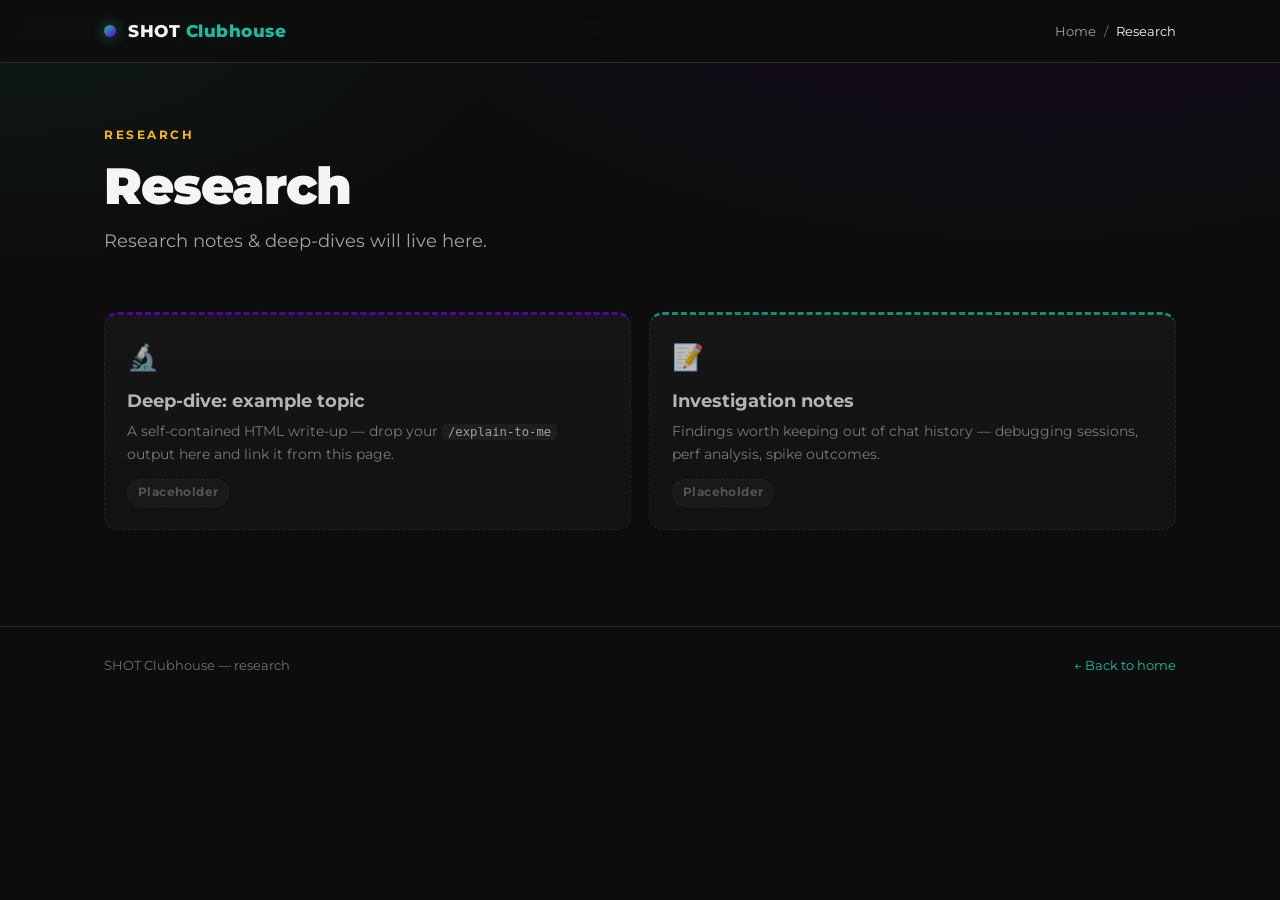
==== research/index.html @ 7ce39012 "feat: add research, ADRs and guides section placeholders" ====
<!DOCTYPE html>
<html lang="en">
<head>
<meta charset="UTF-8" />
<meta name="viewport" content="width=device-width, initial-scale=1.0" />
<title>Research — SHOT Clubhouse</title>
<link rel="stylesheet" href="../assets/style.css" />
</head>
<body>

<div class="topbar">
  <div class="wrap">
    <div class="brand"><span class="dot"></span><span class="name">SHOT <span>Clubhouse</span></span></div>
    <div class="crumbs"><a href="../index.html">Home</a><span class="sep">/</span><span class="here">Research</span></div>
  </div>
</div>

<div class="wrap">
  <section class="hero">
    <div class="eyebrow">Research</div>
    <h1>Research</h1>
    <p class="lede">Research notes &amp; deep-dives will live here.</p>
  </section>

  <section class="section">
    <div class="grid cols-2">
      <div class="card stub accent-purple">
        <span class="icon">🔬</span>
        <h3>Deep-dive: example topic</h3>
        <p>A self-contained HTML write-up — drop your <code>/explain-to-me</code> output here and link it from this page.</p>
        <div class="meta"><span class="pill soon">Placeholder</span></div>
      </div>
      <div class="card stub accent-teal">
        <span class="icon">📝</span>
        <h3>Investigation notes</h3>
        <p>Findings worth keeping out of chat history — debugging sessions, perf analysis, spike outcomes.</p>
        <div class="meta"><span class="pill soon">Placeholder</span></div>
      </div>
    </div>
  </section>
</div>

<footer>
  <div class="wrap"><span>SHOT Clubhouse — research</span><a href="../index.html">← Back to home</a></div>
</footer>

</body>
</html>
---- assets/style.css ----
/* SHOT Clubhouse — shared dark theme
   Palette: teal #1ABC9C · purple #6B00DB · gold #F7B613
   Surfaces: #0d0d0d / #141414 / #1A1A1A. Red #EF4444 = ERROR STATES ONLY. */

@import url('https://fonts.googleapis.com/css2?family=Montserrat:wght@400;500;600;700;800;900&display=swap');

:root {
  --teal: #1ABC9C;
  --purple: #6B00DB;
  --gold: #F7B613;
  --error: #EF4444;

  --bg: #0d0d0d;
  --surface: #141414;
  --surface-elevated: #1A1A1A;
  --surface-hover: #202020;
  --border: #2a2a2a;
  --border-soft: #222;

  --text: #f5f5f5;
  --text-muted: #a3a3a3;
  --text-dim: #6f6f6f;

  --radius: 14px;
  --radius-sm: 10px;
  --maxw: 1120px;
}

* { box-sizing: border-box; }

html { scroll-behavior: smooth; }

body {
  margin: 0;
  font-family: 'Montserrat', -apple-system, BlinkMacSystemFont, 'Segoe UI', sans-serif;
  background:
    radial-gradient(1200px 600px at 80% -10%, rgba(107,0,219,0.10), transparent 60%),
    radial-gradient(1000px 500px at 0% 0%, rgba(26,188,156,0.07), transparent 55%),
    var(--bg);
  color: var(--text);
  line-height: 1.55;
  min-height: 100vh;
  -webkit-font-smoothing: antialiased;
}

.wrap { max-width: var(--maxw); margin: 0 auto; padding: 0 24px; }

a { color: var(--teal); text-decoration: none; }
a:hover { text-decoration: underline; }

/* ---------- Top bar / breadcrumb ---------- */
.topbar {
  border-bottom: 1px solid var(--border);
  background: rgba(13,13,13,0.85);
  backdrop-filter: blur(10px);
  position: sticky; top: 0; z-index: 50;
}
.topbar .wrap {
  display: flex; align-items: center; justify-content: space-between;
  height: 62px;
}
.brand { display: flex; align-items: center; gap: 12px; font-weight: 800; letter-spacing: .5px; }
.brand .dot {
  width: 12px; height: 12px; border-radius: 50%;
  background: linear-gradient(135deg, var(--teal), var(--purple));
  box-shadow: 0 0 14px rgba(26,188,156,0.6);
}
.brand .name { font-size: 1.05rem; }
.brand .name span { color: var(--teal); }

.crumbs { font-size: .82rem; color: var(--text-dim); display: flex; gap: 8px; align-items: center; flex-wrap: wrap; }
.crumbs a { color: var(--text-muted); }
.crumbs .sep { color: var(--text-dim); }
.crumbs .here { color: var(--text); }

/* ---------- Hero ---------- */
.hero { padding: 64px 0 36px; }
.hero h1 {
  font-size: clamp(2rem, 5vw, 3.2rem);
  font-weight: 900; line-height: 1.05; margin: 0 0 14px;
  letter-spacing: -1px;
}
.hero h1 .accent { color: var(--teal); }
.hero p.lede { font-size: 1.12rem; color: var(--text-muted); max-width: 680px; margin: 0; }
.eyebrow {
  text-transform: uppercase; letter-spacing: 2.5px; font-size: .72rem; font-weight: 700;
  color: var(--gold); margin-bottom: 14px;
}

/* ---------- Section headings ---------- */
.section { padding: 22px 0 56px; }
.section-title { font-size: 1.4rem; font-weight: 800; margin: 36px 0 6px; }
.section-sub { color: var(--text-muted); margin: 0 0 22px; font-size: .95rem; }

/* ---------- Cards ---------- */
.grid { display: grid; gap: 18px; }
.grid.cols-2 { grid-template-columns: repeat(2, 1fr); }
.grid.cols-3 { grid-template-columns: repeat(3, 1fr); }
.grid.cols-4 { grid-template-columns: repeat(4, 1fr); }
@media (max-width: 880px) { .grid.cols-2, .grid.cols-3, .grid.cols-4 { grid-template-columns: 1fr; } }

.card {
  display: block;
  background: linear-gradient(180deg, var(--surface-elevated), var(--surface));
  border: 1px solid var(--border);
  border-radius: var(--radius);
  padding: 22px;
  transition: transform .16s ease, border-color .16s ease, box-shadow .16s ease;
}
a.card:hover {
  transform: translateY(-3px);
  border-color: rgba(26,188,156,0.45);
  box-shadow: 0 12px 30px rgba(0,0,0,0.45);
  text-decoration: none;
}
.card .icon { font-size: 1.6rem; margin-bottom: 10px; display: block; }
.card h3 { margin: 0 0 6px; font-size: 1.1rem; font-weight: 700; color: var(--text); }
.card p { margin: 0; color: var(--text-muted); font-size: .9rem; }
.card .meta { margin-top: 14px; font-size: .78rem; color: var(--text-dim); display: flex; gap: 8px; align-items: center; }

.card.accent-teal { border-top: 3px solid var(--teal); }
.card.accent-purple { border-top: 3px solid var(--purple); }
.card.accent-gold { border-top: 3px solid var(--gold); }

.card.stub { opacity: .72; border-style: dashed; }
.card.stub:hover { transform: none; }

/* ---------- Badges / pills ---------- */
.pill {
  display: inline-flex; align-items: center; gap: 6px;
  font-size: .72rem; font-weight: 700; letter-spacing: .4px;
  padding: 4px 10px; border-radius: 999px;
  background: rgba(255,255,255,0.05); border: 1px solid var(--border); color: var(--text-muted);
}
.pill.green { background: rgba(26,188,156,0.14); border-color: rgba(26,188,156,0.4); color: var(--teal); }
.pill.gold  { background: rgba(247,182,19,0.14); border-color: rgba(247,182,19,0.4); color: var(--gold); }
.pill.purple{ background: rgba(107,0,219,0.18); border-color: rgba(107,0,219,0.5); color: #b07cff; }
.pill.error { background: rgba(239,68,68,0.14); border-color: rgba(239,68,68,0.4); color: var(--error); }
.pill.soon  { background: rgba(255,255,255,0.04); border-style: dashed; color: var(--text-dim); }

/* ---------- Tables ---------- */
.table-wrap { overflow-x: auto; border: 1px solid var(--border); border-radius: var(--radius); }
table { width: 100%; border-collapse: collapse; font-size: .9rem; }
thead th {
  text-align: left; padding: 13px 16px; font-size: .72rem; text-transform: uppercase;
  letter-spacing: 1px; color: var(--text-dim); background: var(--surface);
  border-bottom: 1px solid var(--border); white-space: nowrap;
}
tbody td { padding: 13px 16px; border-bottom: 1px solid var(--border-soft); color: var(--text); }
tbody tr:last-child td { border-bottom: none; }
tbody tr:hover td { background: var(--surface-hover); }
td.num { font-variant-numeric: tabular-nums; font-weight: 700; }
td .areaicon { margin-right: 8px; }

/* ---------- Big headline result ---------- */
.headline {
  background: linear-gradient(135deg, rgba(26,188,156,0.12), rgba(107,0,219,0.10));
  border: 1px solid rgba(26,188,156,0.35);
  border-radius: var(--radius);
  padding: 28px 30px; margin: 26px 0 36px;
  display: flex; flex-wrap: wrap; align-items: center; gap: 26px; justify-content: space-between;
}
.headline .big {
  font-size: clamp(1.5rem, 4vw, 2.2rem); font-weight: 900; letter-spacing: -.5px;
  display: flex; align-items: center; gap: 12px;
}
.headline .big .tick { color: var(--teal); }
.statline { display: flex; gap: 28px; flex-wrap: wrap; }
.stat { text-align: center; }
.stat .v { font-size: 1.8rem; font-weight: 900; line-height: 1; }
.stat .v.teal { color: var(--teal); }
.stat .v.muted { color: var(--text-muted); }
.stat .l { font-size: .68rem; text-transform: uppercase; letter-spacing: 1px; color: var(--text-dim); margin-top: 6px; }

/* progress bar inside table cell */
.bar { height: 6px; border-radius: 999px; background: var(--border); overflow: hidden; min-width: 90px; }
.bar > span { display: block; height: 100%; background: linear-gradient(90deg, var(--teal), #2ee0bd); }

.meta-grid { display: flex; flex-wrap: wrap; gap: 10px 28px; margin: 8px 0 0; font-size: .85rem; color: var(--text-muted); }
.meta-grid b { color: var(--text); font-weight: 600; }

/* ---------- Defects / list blocks ---------- */
.fixlist { list-style: none; padding: 0; margin: 0; display: grid; gap: 10px; }
.fixlist li {
  background: var(--surface-elevated); border: 1px solid var(--border); border-left: 3px solid var(--teal);
  border-radius: var(--radius-sm); padding: 13px 16px; font-size: .9rem; color: var(--text-muted);
}
.fixlist li b { color: var(--text); }
.fixlist li .tag {
  display: inline-block; font-size: .66rem; font-weight: 700; letter-spacing: .5px;
  padding: 2px 7px; border-radius: 6px; margin-right: 8px; vertical-align: 1px;
  background: rgba(247,182,19,0.15); color: var(--gold); border: 1px solid rgba(247,182,19,0.3);
}

/* ---------- Footer ---------- */
footer {
  border-top: 1px solid var(--border); margin-top: 40px;
  padding: 28px 0; color: var(--text-dim); font-size: .82rem;
}
footer .wrap { display: flex; justify-content: space-between; flex-wrap: wrap; gap: 12px; }

code { font-family: ui-monospace, SFMono-Regular, Menlo, monospace; font-size: .85em;
  background: rgba(255,255,255,0.06); padding: 1px 6px; border-radius: 5px; color: #d8d8d8; }

.callout {
  background: var(--surface-elevated); border: 1px dashed var(--border);
  border-radius: var(--radius-sm); padding: 14px 16px; color: var(--text-muted); font-size: .87rem;
}
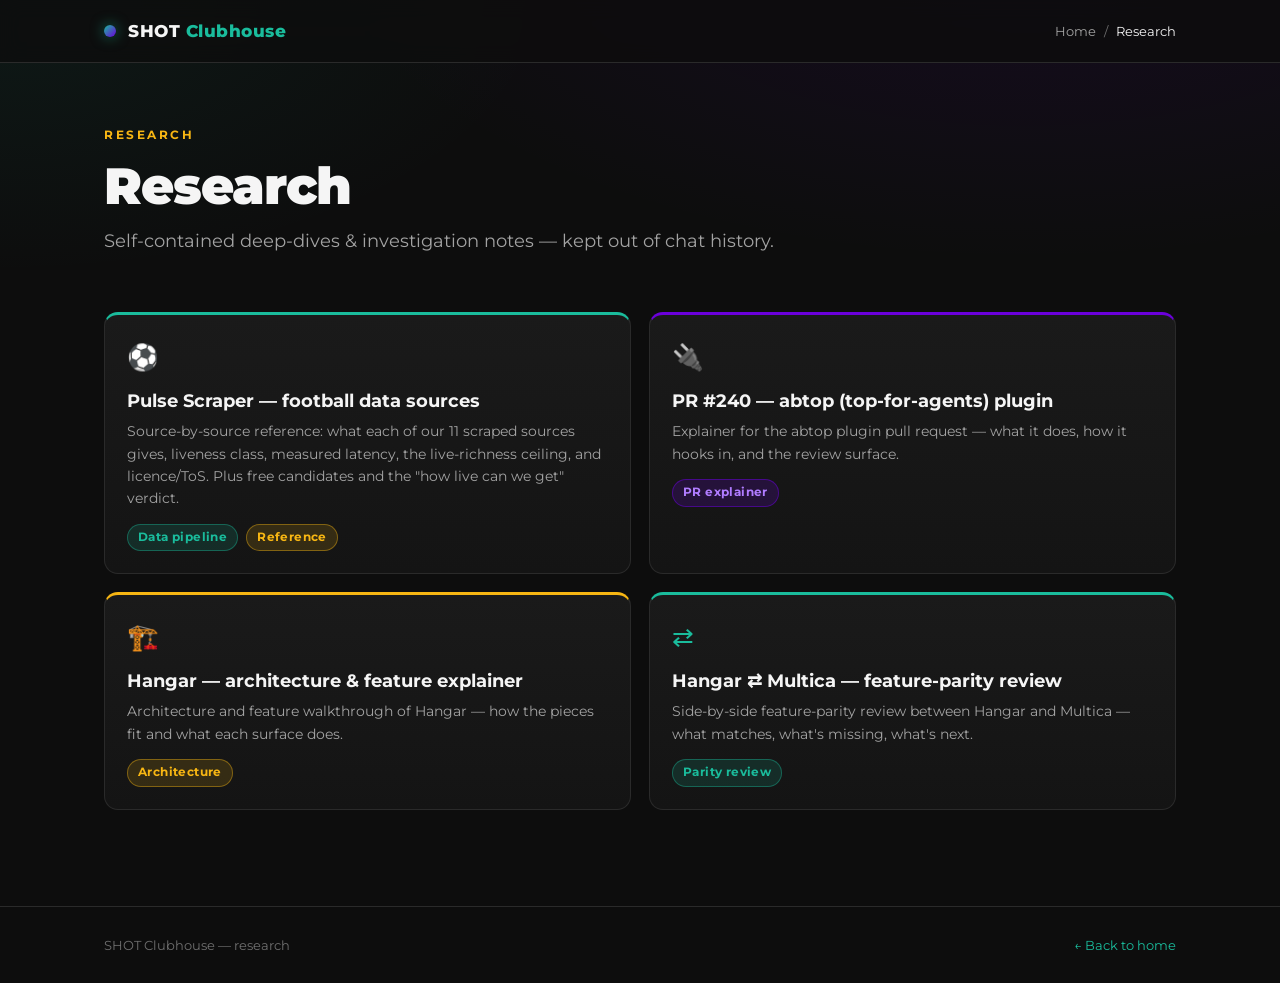
==== commit cd741830: "research: add pulse-scraper football data sources explainer Adds research/pulse-scraper-sources.html" ====
--- a/research/index.html
+++ b/research/index.html
@@ -19,23 +19,40 @@
   <section class="hero">
     <div class="eyebrow">Research</div>
     <h1>Research</h1>
-    <p class="lede">Research notes &amp; deep-dives will live here.</p>
+    <p class="lede">Self-contained deep-dives &amp; investigation notes — kept out of chat history.</p>
   </section>
 
   <section class="section">
     <div class="grid cols-2">
-      <div class="card stub accent-purple">
-        <span class="icon">🔬</span>
-        <h3>Deep-dive: example topic</h3>
-        <p>A self-contained HTML write-up — drop your <code>/explain-to-me</code> output here and link it from this page.</p>
-        <div class="meta"><span class="pill soon">Placeholder</span></div>
-      </div>
-      <div class="card stub accent-teal">
-        <span class="icon">📝</span>
-        <h3>Investigation notes</h3>
-        <p>Findings worth keeping out of chat history — debugging sessions, perf analysis, spike outcomes.</p>
-        <div class="meta"><span class="pill soon">Placeholder</span></div>
-      </div>
+
+      <a class="card accent-teal" href="pulse-scraper-sources.html">
+        <span class="icon">⚽</span>
+        <h3>Pulse Scraper — football data sources</h3>
+        <p>Source-by-source reference: what each of our 11 scraped sources gives, liveness class, measured latency, the live-richness ceiling, and licence/ToS. Plus free candidates and the "how live can we get" verdict.</p>
+        <div class="meta"><span class="pill green">Data pipeline</span><span class="pill gold">Reference</span></div>
+      </a>
+
+      <a class="card accent-purple" href="abtop-plugin-explainer.html">
+        <span class="icon">🔌</span>
+        <h3>PR #240 — abtop (top-for-agents) plugin</h3>
+        <p>Explainer for the abtop plugin pull request — what it does, how it hooks in, and the review surface.</p>
+        <div class="meta"><span class="pill purple">PR explainer</span></div>
+      </a>
+
+      <a class="card accent-gold" href="hangar-architecture.html">
+        <span class="icon">🏗️</span>
+        <h3>Hangar — architecture &amp; feature explainer</h3>
+        <p>Architecture and feature walkthrough of Hangar — how the pieces fit and what each surface does.</p>
+        <div class="meta"><span class="pill gold">Architecture</span></div>
+      </a>
+
+      <a class="card accent-teal" href="hangar-parity-review.html">
+        <span class="icon">⇄</span>
+        <h3>Hangar ⇄ Multica — feature-parity review</h3>
+        <p>Side-by-side feature-parity review between Hangar and Multica — what matches, what's missing, what's next.</p>
+        <div class="meta"><span class="pill green">Parity review</span></div>
+      </a>
+
     </div>
   </section>
 </div>
